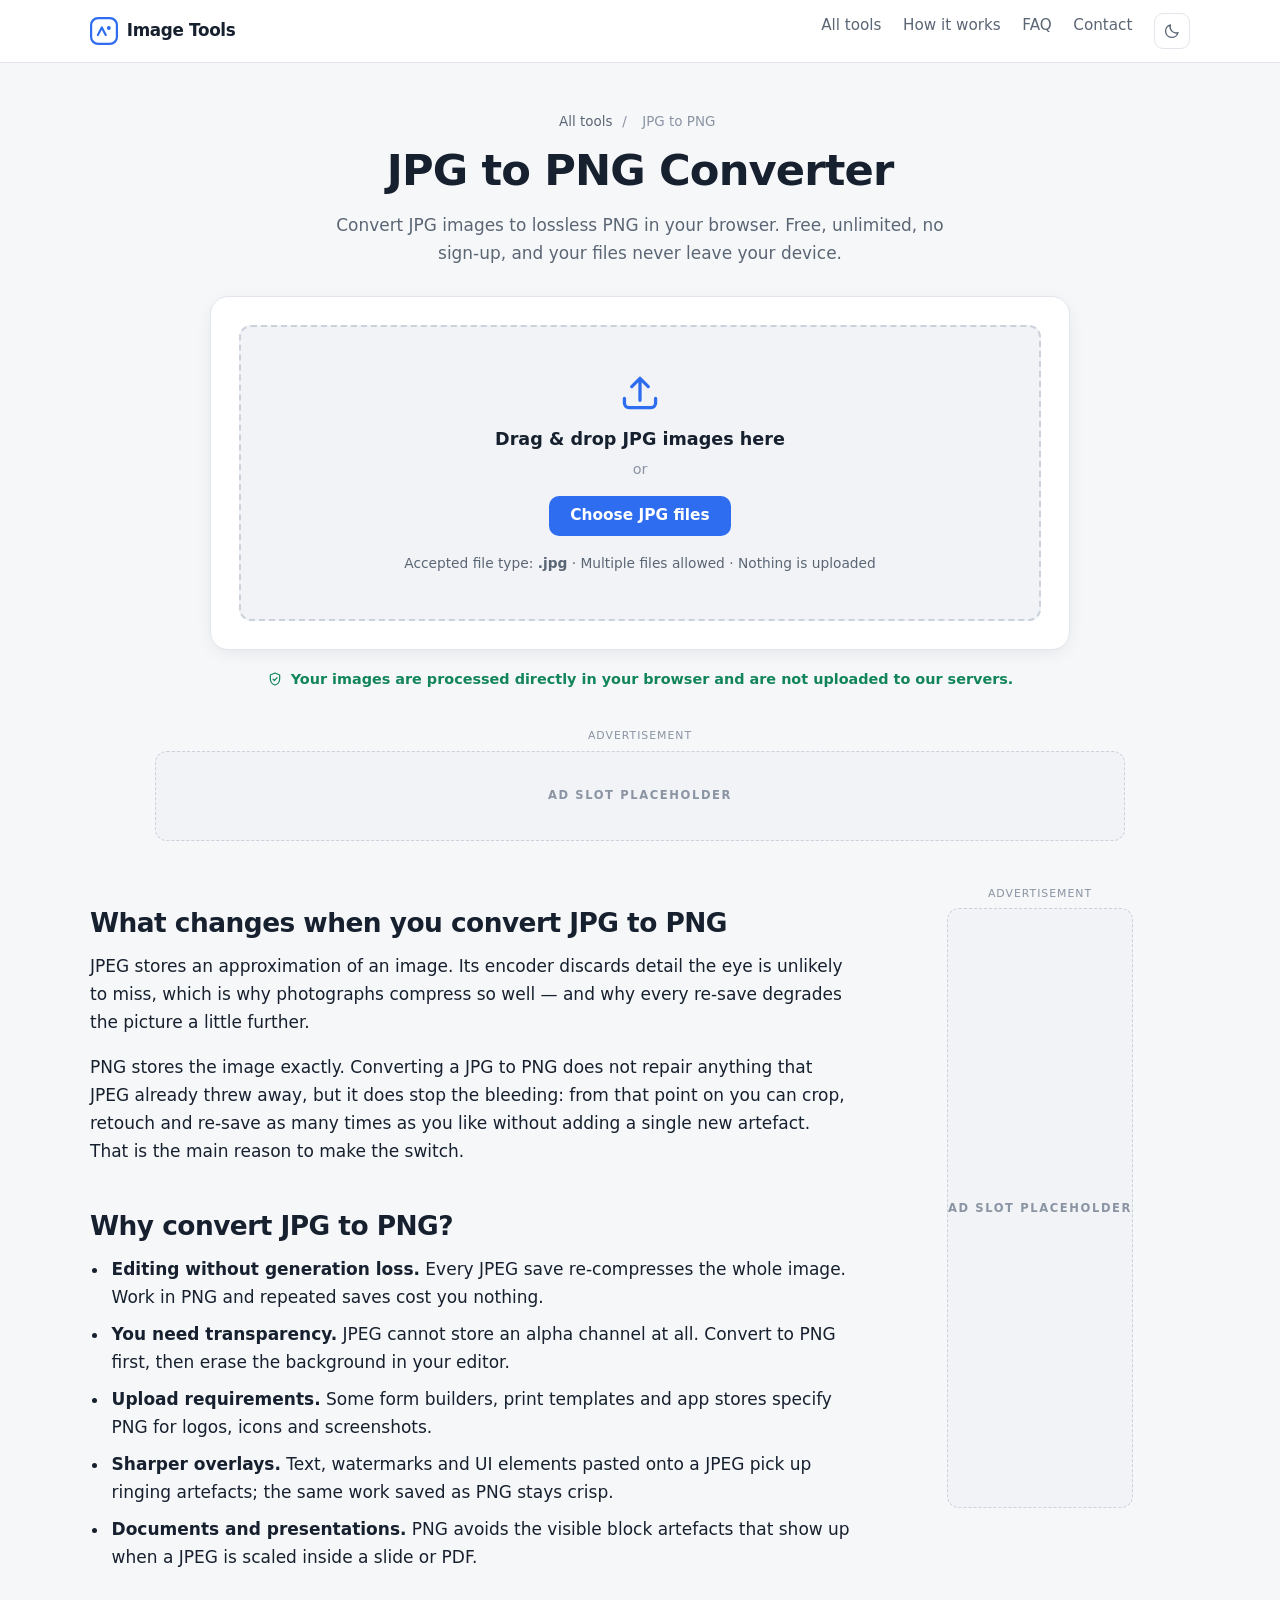
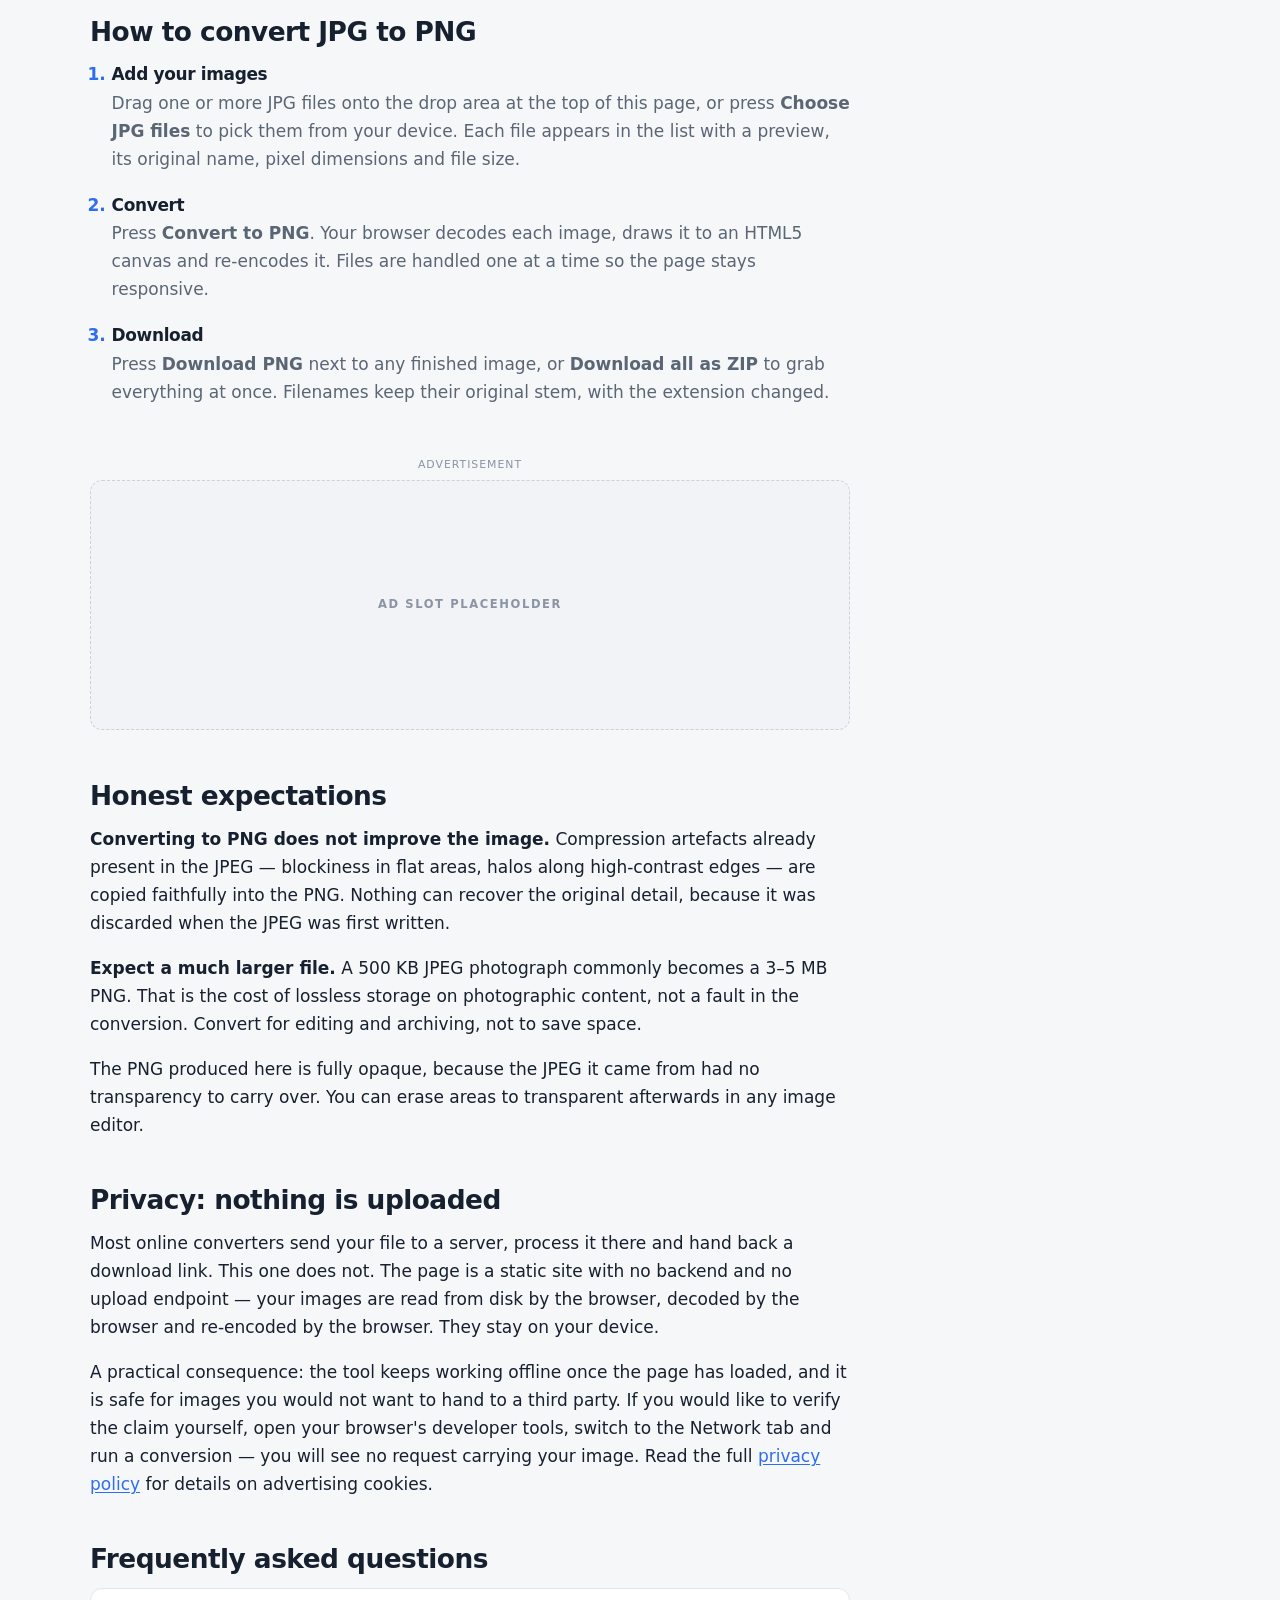
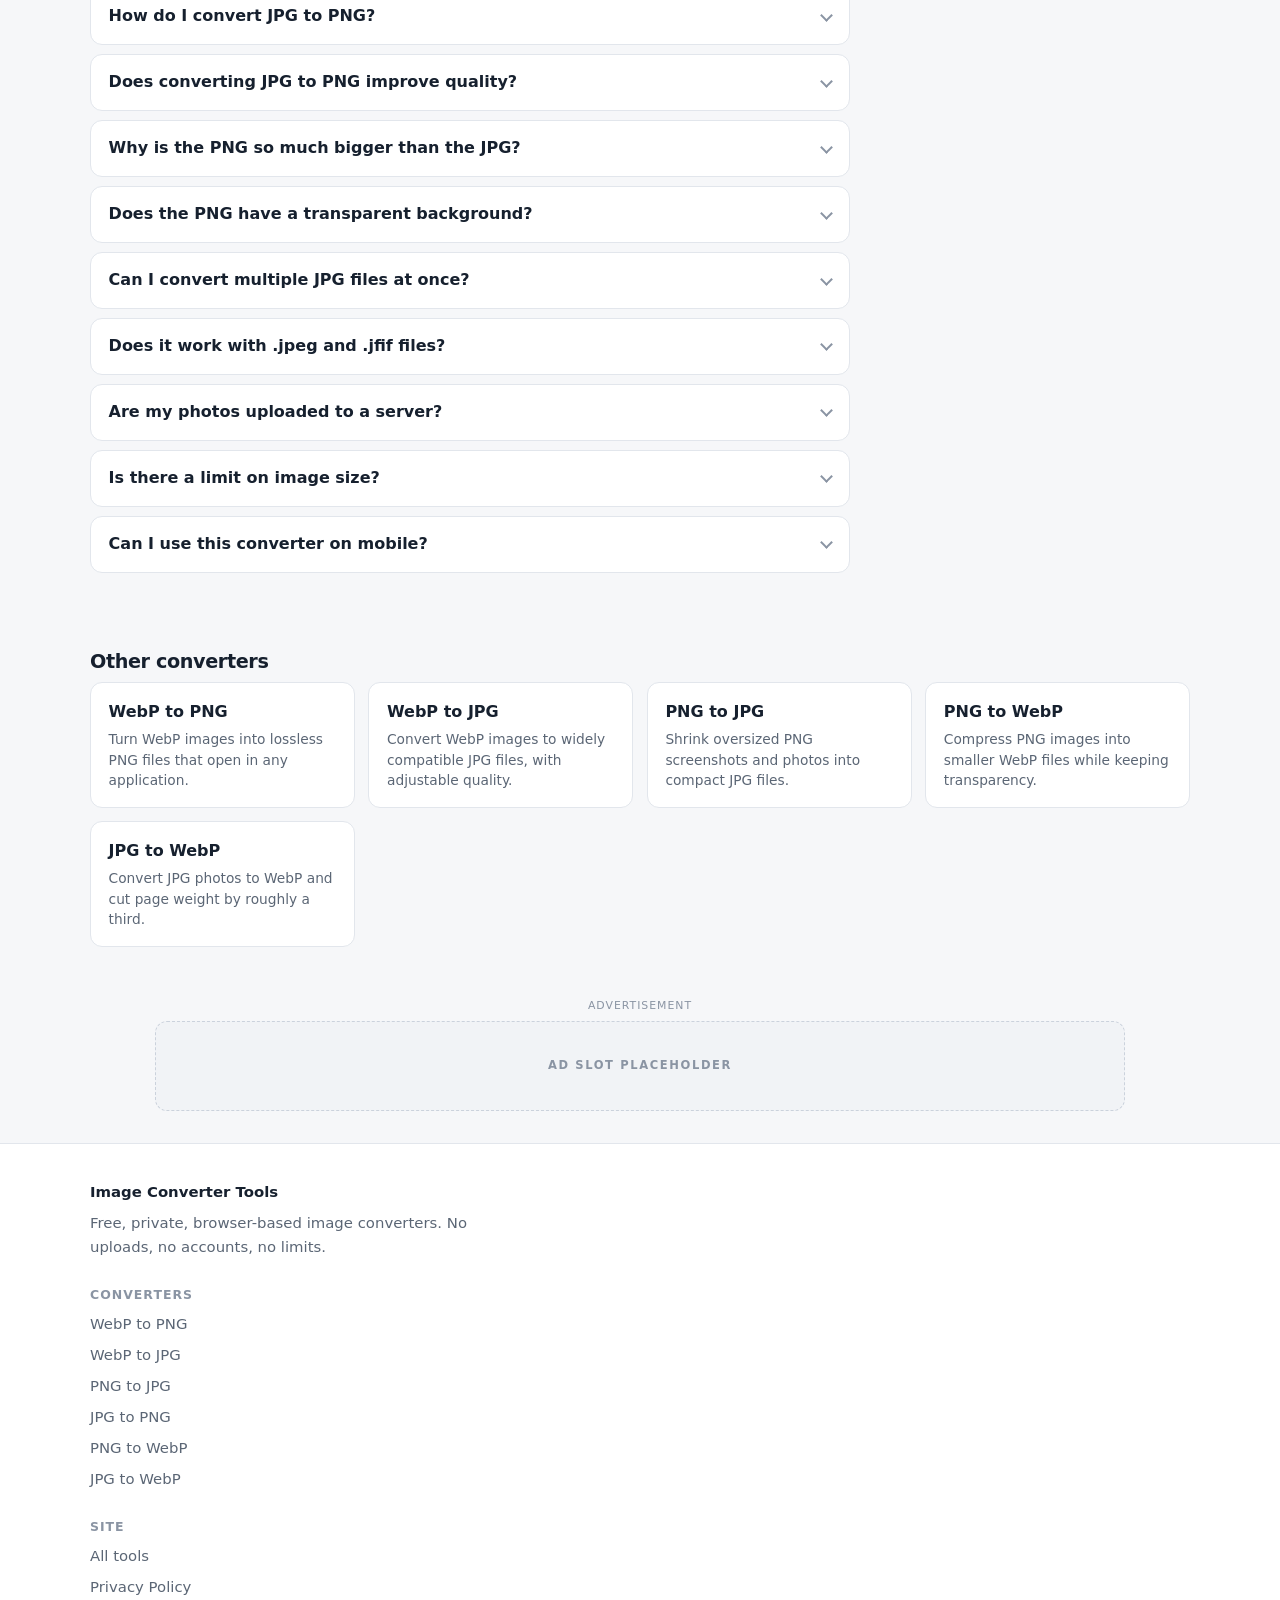
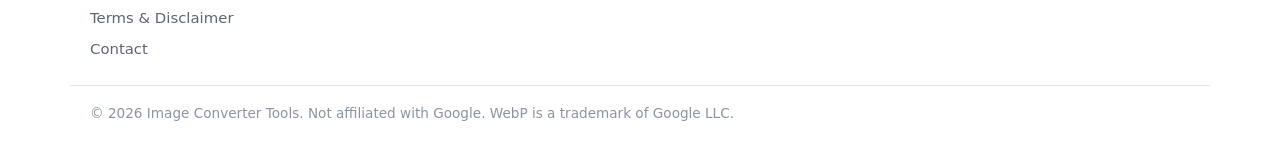
==== jpg-to-png/index.html @ e2fda5b0 "Expand to six converters with a generated page architecture Turns the single WebP-to-PNG page into a" ====
<!DOCTYPE html>
<html lang="en">
<head>
<meta charset="utf-8">
<meta name="viewport" content="width=device-width, initial-scale=1">
<meta name="theme-color" content="#0f172a" media="(prefers-color-scheme: dark)">
<meta name="theme-color" content="#ffffff" media="(prefers-color-scheme: light)">
<script>(function(){try{var t=localStorage.getItem("theme");if(t==="light"||t==="dark")document.documentElement.dataset.theme=t}catch(e){}})();</script>

<!-- ==========================================================================
     SEO METADATA - generated by tools/build.py from tools/content.py.
     Edit the content file and re-run the build rather than editing here.
     ========================================================================== -->
<title>JPG to PNG Converter - Free Online Tool (No Upload)</title>
<meta name="description" content="Convert JPG to PNG online for free. Get a lossless PNG copy for editing, transparency work or upload requirements. Runs in your browser — images are never uploaded.">
<link rel="canonical" href="https://tasmia288.github.io/image-tools/jpg-to-png/">
<meta name="robots" content="index, follow, max-image-preview:large">

<meta property="og:type" content="website">
<meta property="og:site_name" content="Image Converter Tools">
<meta property="og:title" content="JPG to PNG Converter - Free Online Tool (No Upload)">
<meta property="og:description" content="Convert JPG to PNG online for free. Get a lossless PNG copy for editing, transparency work or upload requirements. Runs in your browser — images are never uploaded.">
<meta property="og:url" content="https://tasmia288.github.io/image-tools/jpg-to-png/">
<meta property="og:image" content="https://tasmia288.github.io/image-tools/assets/img/og-jpg-to-png.png">
<meta property="og:image:width" content="1200">
<meta property="og:image:height" content="630">
<meta property="og:locale" content="en_US">

<meta name="twitter:card" content="summary_large_image">
<meta name="twitter:title" content="JPG to PNG Converter - Free Online Tool (No Upload)">
<meta name="twitter:description" content="Convert JPG to PNG online for free. Get a lossless PNG copy for editing, transparency work or upload requirements. Runs in your browser — images are never uploaded.">
<meta name="twitter:image" content="https://tasmia288.github.io/image-tools/assets/img/og-jpg-to-png.png">

<link rel="icon" href="../assets/img/favicon.svg" type="image/svg+xml">
<link rel="apple-touch-icon" href="../assets/img/icon-192.png">
<link rel="manifest" href="../manifest.webmanifest">
<link rel="stylesheet" href="../assets/css/styles.css">

<!-- ==========================================================================
     GOOGLE ADSENSE LOADER
     After your site is approved, paste the single AdSense script tag here:
     <script async src="https://pagead2.googlesyndication.com/pagead/js/adsbygoogle.js?client=ca-pub-XXXXXXXXXXXXXXXX" crossorigin="anonymous"></script>
     Then fill in the individual .ad-slot containers in the page body.

     GOOGLE SEARCH CONSOLE VERIFICATION
     <meta name="google-site-verification" content="YOUR_TOKEN">

     GOOGLE ANALYTICS (optional)
     Paste your gtag.js snippet here. Omitted by default so the page makes
     zero third-party requests out of the box.
     ========================================================================== -->
<script type="application/ld+json">
{
  "@context": "https://schema.org",
  "@graph": [
    {
      "@type": "WebApplication",
      "name": "JPG to PNG Converter",
      "url": "https://tasmia288.github.io/image-tools/jpg-to-png/",
      "applicationCategory": "MultimediaApplication",
      "operatingSystem": "Any modern web browser",
      "browserRequirements": "Requires JavaScript and HTML5 Canvas support",
      "description": "Convert JPG to PNG online for free. Get a lossless PNG copy for editing, transparency work or upload requirements. Runs in your browser — images are never uploaded.",
      "offers": {
        "@type": "Offer",
        "price": "0",
        "priceCurrency": "USD"
      }
    },
    {
      "@type": "HowTo",
      "name": "How to convert JPG to PNG",
      "totalTime": "PT1M",
      "step": [
        {
          "@type": "HowToStep",
          "name": "Add your files",
          "text": "Drag JPG images onto the drop area, or use the Choose JPG files button to pick them from your device."
        },
        {
          "@type": "HowToStep",
          "name": "Convert",
          "text": "Press Convert to PNG. Each image is decoded and re-encoded inside your browser."
        },
        {
          "@type": "HowToStep",
          "name": "Download",
          "text": "Download each PNG individually, or use Download all as ZIP for several images at once."
        }
      ]
    },
    {
      "@type": "BreadcrumbList",
      "itemListElement": [
        {
          "@type": "ListItem",
          "position": 1,
          "name": "All tools",
          "item": "https://tasmia288.github.io/image-tools/"
        },
        {
          "@type": "ListItem",
          "position": 2,
          "name": "JPG to PNG Converter",
          "item": "https://tasmia288.github.io/image-tools/jpg-to-png/"
        }
      ]
    },
    {
      "@type": "FAQPage",
      "mainEntity": [
        {
          "@type": "Question",
          "name": "How do I convert JPG to PNG?",
          "acceptedAnswer": {
            "@type": "Answer",
            "text": "Drop your JPG or JPEG files onto the area at the top of this page, press Convert to PNG, then download the results individually or as a ZIP."
          }
        },
        {
          "@type": "Question",
          "name": "Does converting JPG to PNG improve quality?",
          "acceptedAnswer": {
            "@type": "Answer",
            "text": "No. The conversion is lossless, but it cannot restore detail the JPEG encoder already discarded. Existing artefacts are preserved exactly. What it does give you is a format that will not degrade further with each save."
          }
        },
        {
          "@type": "Question",
          "name": "Why is the PNG so much bigger than the JPG?",
          "acceptedAnswer": {
            "@type": "Answer",
            "text": "PNG is lossless, so it stores every pixel of a noisy photograph exactly, while JPEG stores a compact approximation. Growth of five to ten times is normal for photographic content."
          }
        },
        {
          "@type": "Question",
          "name": "Does the PNG have a transparent background?",
          "acceptedAnswer": {
            "@type": "Answer",
            "text": "No. JPEG has no alpha channel, so there is no transparency to carry across and the result is fully opaque. You can erase parts to transparent afterwards in an image editor."
          }
        },
        {
          "@type": "Question",
          "name": "Can I convert multiple JPG files at once?",
          "acceptedAnswer": {
            "@type": "Answer",
            "text": "Yes. Add as many as you like, convert in one pass, and use Download all as ZIP for a single archive."
          }
        },
        {
          "@type": "Question",
          "name": "Does it work with .jpeg and .jfif files?",
          "acceptedAnswer": {
            "@type": "Answer",
            "text": "Yes. Those are the same format with different extensions, and all of them are accepted."
          }
        },
        {
          "@type": "Question",
          "name": "Are my photos uploaded to a server?",
          "acceptedAnswer": {
            "@type": "Answer",
            "text": "No. Conversion happens entirely in your browser. The site is static, with no backend and no upload endpoint, so your images never leave your device."
          }
        },
        {
          "@type": "Question",
          "name": "Is there a limit on image size?",
          "acceptedAnswer": {
            "@type": "Answer",
            "text": "There is no fixed file-size limit, but conversion is bounded by your device's memory and your browser's maximum canvas size. Images wider or taller than 16,384 pixels may fail — mobile Safari is the strictest here. The tool tells you when an image exceeds what your browser can handle."
          }
        },
        {
          "@type": "Question",
          "name": "Can I use this converter on mobile?",
          "acceptedAnswer": {
            "@type": "Answer",
            "text": "Yes. The page is responsive and works in mobile Chrome, Safari, Firefox and Edge. Very large images may fail on phones because of tighter memory limits."
          }
        }
      ]
    }
  ]
}
</script>
</head>
<body>
<a class="skip-link" href="#main">Skip to the converter</a>

<header class="site-header">
  <div class="wrap header-inner">
    <a class="brand" href="../" aria-label="Image Converter Tools, home">
      <svg class="brand-mark" width="28" height="28" viewBox="0 0 32 32" aria-hidden="true" focusable="false"><rect x="1.25" y="1.25" width="29.5" height="29.5" rx="8" fill="none" stroke="currentColor" stroke-width="2.5"/><path d="M9 20.5 13.5 12l4.5 8.5" fill="none" stroke="currentColor" stroke-width="2.5" stroke-linecap="round" stroke-linejoin="round"/><circle cx="21.5" cy="12.5" r="2.25" fill="currentColor"/></svg>
      <span class="brand-text">Image&nbsp;Tools</span>
    </a>
    <nav class="site-nav" aria-label="Primary">
      <a href="../">All tools</a>
      <a href="#how-to">How it works</a>
      <a href="#faq">FAQ</a>
      <a href="../contact.html">Contact</a>
      <button type="button" class="theme-toggle" id="theme-toggle" aria-label="Switch colour theme"><svg class="icon-sun" width="18" height="18" viewBox="0 0 24 24" aria-hidden="true" focusable="false"><circle cx="12" cy="12" r="4.2" fill="none" stroke="currentColor" stroke-width="1.8"/><path d="M12 2.5v2.2M12 19.3v2.2M2.5 12h2.2M19.3 12h2.2M5.2 5.2l1.6 1.6M17.2 17.2l1.6 1.6M18.8 5.2l-1.6 1.6M6.8 17.2l-1.6 1.6" stroke="currentColor" stroke-width="1.8" stroke-linecap="round"/></svg><svg class="icon-moon" width="18" height="18" viewBox="0 0 24 24" aria-hidden="true" focusable="false"><path d="M20 14.2A8.2 8.2 0 0 1 9.8 4a8.4 8.4 0 1 0 10.2 10.2z" fill="none" stroke="currentColor" stroke-width="1.8" stroke-linejoin="round"/></svg></button>
    </nav>
  </div>
</header>

<main id="main">

  <!-- ===================== CONVERTER (the product) ===================== -->
  <section class="hero" id="converter" aria-labelledby="page-title">
    <div class="wrap">
      <nav class="crumbs" aria-label="Breadcrumb">
        <a href="../">All tools</a> <span aria-hidden="true">/</span> <span aria-current="page">JPG to PNG</span>
      </nav>
      <h1 id="page-title">JPG to PNG Converter</h1>
      <p class="lede">Convert JPG images to lossless PNG in your browser. Free, unlimited, no sign-up, and your files never leave your device.</p>

      <div class="tool-card">
        <!-- Drop zone. The visible button is a real <label> for the file input,
             so keyboard and screen-reader users get the same entry point. -->
        <div class="dropzone" id="dropzone">
          <svg class="dropzone-icon" width="44" height="44" viewBox="0 0 24 24" aria-hidden="true" focusable="false">
            <path d="M12 16V4m0 0L7.5 8.5M12 4l4.5 4.5" fill="none" stroke="currentColor" stroke-width="1.8" stroke-linecap="round" stroke-linejoin="round"/>
            <path d="M3.5 15v2.5A2.5 2.5 0 0 0 6 20h12a2.5 2.5 0 0 0 2.5-2.5V15" fill="none" stroke="currentColor" stroke-width="1.8" stroke-linecap="round"/>
          </svg>
          <p class="dropzone-title">Drag &amp; drop JPG images here</p>
          <p class="dropzone-sub">or</p>

          <input type="file" id="file-input" class="visually-hidden" multiple aria-describedby="file-help">
          <label class="btn btn-primary" for="file-input">Choose JPG files</label>

          <p class="dropzone-hint" id="file-help">
            Accepted file type: <strong>.jpg</strong> &middot; Multiple files allowed &middot; Nothing is uploaded
          </p>
        </div>


        <!-- Live region: every status change is announced once, politely. -->
        <p class="status" id="status" role="status" aria-live="polite"></p>

        <div class="progress" id="progress" hidden>
          <div class="progress-bar" id="progress-bar" role="progressbar"
               aria-label="Conversion progress" aria-valuemin="0" aria-valuemax="100" aria-valuenow="0"></div>
        </div>

        <ul class="file-list" id="file-list" aria-label="Selected images"></ul>

        <div class="toolbar" id="toolbar" hidden>
          <button type="button" class="btn btn-primary" id="convert-btn">Convert to PNG</button>
          <button type="button" class="btn btn-secondary" id="download-all-btn" hidden>Download all as ZIP</button>
          <button type="button" class="btn btn-ghost" id="clear-btn">Clear all</button>
        </div>
      </div>

      <p class="privacy-note">
        <svg width="16" height="16" viewBox="0 0 24 24" aria-hidden="true" focusable="false">
          <path d="M12 3l7 3v5.5c0 4.3-2.9 8.2-7 9.5-4.1-1.3-7-5.2-7-9.5V6l7-3z" fill="none" stroke="currentColor" stroke-width="1.8" stroke-linejoin="round"/>
          <path d="M9 12.2l2.1 2.1L15.2 10" fill="none" stroke="currentColor" stroke-width="1.8" stroke-linecap="round" stroke-linejoin="round"/>
        </svg>
        Your images are processed directly in your browser and are not uploaded to our servers.
      </p>

      <noscript>
        <p class="alert">This converter needs JavaScript, because the conversion runs on your own device rather than on a server. Please enable JavaScript to use the tool.</p>
      </noscript>
    </div>
  </section>

  <!-- =========================================================================
       AD SLOT 1 (leaderboard) - replace the placeholder div with your AdSense unit:
         <ins class="adsbygoogle" style="display:block"
              data-ad-client="ca-pub-XXXXXXXXXXXXXXXX" data-ad-slot="XXXXXXXXXX"
              data-ad-format="auto" data-full-width-responsive="true"></ins>
         <script>(adsbygoogle = window.adsbygoogle || []).push({});</script>
       Keep the <aside> wrapper: it reserves height so the page cannot shift.
       ========================================================================= -->
  <aside class="ad-slot ad-slot--leaderboard wrap" aria-label="Advertisement">
    <div class="ad-container">AD SLOT PLACEHOLDER</div>
  </aside>

  <div class="wrap content-grid">
    <div class="content-main">

      <section class="section" id="about" aria-labelledby="about-h">
        <h2 id="about-h">What changes when you convert JPG to PNG</h2>
        <p>JPEG stores an approximation of an image. Its encoder discards detail the eye is unlikely to miss, which is why photographs compress so well — and why every re-save degrades the picture a little further.</p>
        <p>PNG stores the image exactly. Converting a JPG to PNG does not repair anything that JPEG already threw away, but it does stop the bleeding: from that point on you can crop, retouch and re-save as many times as you like without adding a single new artefact. That is the main reason to make the switch.</p>
      </section>

      <section class="section" id="why" aria-labelledby="why-h">
        <h2 id="why-h">Why convert JPG to PNG?</h2>
        <ul class="reason-list">
          <li><strong>Editing without generation loss.</strong> Every JPEG save re-compresses the whole image. Work in PNG and repeated saves cost you nothing.</li>
          <li><strong>You need transparency.</strong> JPEG cannot store an alpha channel at all. Convert to PNG first, then erase the background in your editor.</li>
          <li><strong>Upload requirements.</strong> Some form builders, print templates and app stores specify PNG for logos, icons and screenshots.</li>
          <li><strong>Sharper overlays.</strong> Text, watermarks and UI elements pasted onto a JPEG pick up ringing artefacts; the same work saved as PNG stays crisp.</li>
          <li><strong>Documents and presentations.</strong> PNG avoids the visible block artefacts that show up when a JPEG is scaled inside a slide or PDF.</li>
        </ul>
      </section>

      <section class="section" id="how-to" aria-labelledby="how-to-h">
        <h2 id="how-to-h">How to convert JPG to PNG</h2>
        <ol class="steps">
          <li>
            <h3>Add your images</h3>
            <p>Drag one or more JPG files onto the drop area at the top of this page, or press <strong>Choose JPG files</strong> to pick them from your device. Each file appears in the list with a preview, its original name, pixel dimensions and file size.</p>
          </li>
          <li>
            <h3>Convert</h3>
            <p>Press <strong>Convert to PNG</strong>. Your browser decodes each image, draws it to an HTML5 canvas and re-encodes it. Files are handled one at a time so the page stays responsive.</p>
          </li>
          <li>
            <h3>Download</h3>
            <p>Press <strong>Download PNG</strong> next to any finished image, or <strong>Download all as ZIP</strong> to grab everything at once. Filenames keep their original stem, with the extension changed.</p>
          </li>
        </ol>
      </section>

  <!-- =========================================================================
       AD SLOT 2 (incontent) - replace the placeholder div with your AdSense unit:
         <ins class="adsbygoogle" style="display:block"
              data-ad-client="ca-pub-XXXXXXXXXXXXXXXX" data-ad-slot="XXXXXXXXXX"
              data-ad-format="auto" data-full-width-responsive="true"></ins>
         <script>(adsbygoogle = window.adsbygoogle || []).push({});</script>
       Keep the <aside> wrapper: it reserves height so the page cannot shift.
       ========================================================================= -->
  <aside class="ad-slot ad-slot--incontent" aria-label="Advertisement">
    <div class="ad-container">AD SLOT PLACEHOLDER</div>
  </aside>

      <!-- id is "image-quality", not "quality": the quality slider owns that id. -->
      <section class="section" id="image-quality" aria-labelledby="image-quality-h">
        <h2 id="image-quality-h">Honest expectations</h2>
        <p><strong>Converting to PNG does not improve the image.</strong> Compression artefacts already present in the JPEG — blockiness in flat areas, halos along high-contrast edges — are copied faithfully into the PNG. Nothing can recover the original detail, because it was discarded when the JPEG was first written.</p>
        <p><strong>Expect a much larger file.</strong> A 500 KB JPEG photograph commonly becomes a 3–5 MB PNG. That is the cost of lossless storage on photographic content, not a fault in the conversion. Convert for editing and archiving, not to save space.</p>
        <p>The PNG produced here is fully opaque, because the JPEG it came from had no transparency to carry over. You can erase areas to transparent afterwards in any image editor.</p>
      </section>

      <section class="section" id="privacy-section" aria-labelledby="privacy-h">
        <h2 id="privacy-h">Privacy: nothing is uploaded</h2>
        <p>
          Most online converters send your file to a server, process it there and hand back a download
          link. This one does not. The page is a static site with no backend and no upload endpoint —
          your images are read from disk by the browser, decoded by the browser and re-encoded by the
          browser. They stay on your device.
        </p>
        <p>
          A practical consequence: the tool keeps working offline once the page has loaded, and it is
          safe for images you would not want to hand to a third party. If you would like to verify the
          claim yourself, open your browser's developer tools, switch to the Network tab and run a
          conversion — you will see no request carrying your image. Read the full
          <a href="../privacy.html">privacy policy</a> for details on advertising cookies.
        </p>
      </section>

      <section class="section" id="faq" aria-labelledby="faq-h">
        <h2 id="faq-h">Frequently asked questions</h2>
        <div class="faq">
          <details>
            <summary>How do I convert JPG to PNG?</summary>
            <p>Drop your JPG or JPEG files onto the area at the top of this page, press Convert to PNG, then download the results individually or as a ZIP.</p>
          </details>
          <details>
            <summary>Does converting JPG to PNG improve quality?</summary>
            <p>No. The conversion is lossless, but it cannot restore detail the JPEG encoder already discarded. Existing artefacts are preserved exactly. What it does give you is a format that will not degrade further with each save.</p>
          </details>
          <details>
            <summary>Why is the PNG so much bigger than the JPG?</summary>
            <p>PNG is lossless, so it stores every pixel of a noisy photograph exactly, while JPEG stores a compact approximation. Growth of five to ten times is normal for photographic content.</p>
          </details>
          <details>
            <summary>Does the PNG have a transparent background?</summary>
            <p>No. JPEG has no alpha channel, so there is no transparency to carry across and the result is fully opaque. You can erase parts to transparent afterwards in an image editor.</p>
          </details>
          <details>
            <summary>Can I convert multiple JPG files at once?</summary>
            <p>Yes. Add as many as you like, convert in one pass, and use Download all as ZIP for a single archive.</p>
          </details>
          <details>
            <summary>Does it work with .jpeg and .jfif files?</summary>
            <p>Yes. Those are the same format with different extensions, and all of them are accepted.</p>
          </details>
          <details>
            <summary>Are my photos uploaded to a server?</summary>
            <p>No. Conversion happens entirely in your browser. The site is static, with no backend and no upload endpoint, so your images never leave your device.</p>
          </details>
          <details>
            <summary>Is there a limit on image size?</summary>
            <p>There is no fixed file-size limit, but conversion is bounded by your device&#x27;s memory and your browser&#x27;s maximum canvas size. Images wider or taller than 16,384 pixels may fail — mobile Safari is the strictest here. The tool tells you when an image exceeds what your browser can handle.</p>
          </details>
          <details>
            <summary>Can I use this converter on mobile?</summary>
            <p>Yes. The page is responsive and works in mobile Chrome, Safari, Firefox and Edge. Very large images may fail on phones because of tighter memory limits.</p>
          </details>
        </div>
      </section>

    </div>

  <!-- =========================================================================
       AD SLOT 3 (rail) - replace the placeholder div with your AdSense unit:
         <ins class="adsbygoogle" style="display:block"
              data-ad-client="ca-pub-XXXXXXXXXXXXXXXX" data-ad-slot="XXXXXXXXXX"
              data-ad-format="auto" data-full-width-responsive="true"></ins>
         <script>(adsbygoogle = window.adsbygoogle || []).push({});</script>
       Keep the <aside> wrapper: it reserves height so the page cannot shift.
       ========================================================================= -->
    <aside class="ad-slot ad-slot--rail" aria-label="Advertisement">
      <div class="ad-container">AD SLOT PLACEHOLDER</div>
  </aside>
  </div>

  <section class="wrap related" aria-labelledby="related-h">
    <h2 id="related-h">Other converters</h2>
      <ul class="tool-grid">
        <li><a href="../webp-to-png/">
          <span class="tool-name">WebP to PNG</span>
          <span class="tool-desc">Turn WebP images into lossless PNG files that open in any application.</span>
        </a></li>
        <li><a href="../webp-to-jpg/">
          <span class="tool-name">WebP to JPG</span>
          <span class="tool-desc">Convert WebP images to widely compatible JPG files, with adjustable quality.</span>
        </a></li>
        <li><a href="../png-to-jpg/">
          <span class="tool-name">PNG to JPG</span>
          <span class="tool-desc">Shrink oversized PNG screenshots and photos into compact JPG files.</span>
        </a></li>
        <li><a href="../png-to-webp/">
          <span class="tool-name">PNG to WebP</span>
          <span class="tool-desc">Compress PNG images into smaller WebP files while keeping transparency.</span>
        </a></li>
        <li><a href="../jpg-to-webp/">
          <span class="tool-name">JPG to WebP</span>
          <span class="tool-desc">Convert JPG photos to WebP and cut page weight by roughly a third.</span>
        </a></li>
      </ul>
  </section>

  <!-- =========================================================================
       AD SLOT 4 (leaderboard) - replace the placeholder div with your AdSense unit:
         <ins class="adsbygoogle" style="display:block"
              data-ad-client="ca-pub-XXXXXXXXXXXXXXXX" data-ad-slot="XXXXXXXXXX"
              data-ad-format="auto" data-full-width-responsive="true"></ins>
         <script>(adsbygoogle = window.adsbygoogle || []).push({});</script>
       Keep the <aside> wrapper: it reserves height so the page cannot shift.
       ========================================================================= -->
  <aside class="ad-slot ad-slot--leaderboard wrap" aria-label="Advertisement">
    <div class="ad-container">AD SLOT PLACEHOLDER</div>
  </aside>

</main>

<footer class="site-footer">
  <div class="wrap footer-inner">
    <div class="footer-brand">
      <strong>Image Converter Tools</strong>
      <p>Free, private, browser-based image converters. No uploads, no accounts, no limits.</p>
    </div>
    <nav class="footer-nav" aria-label="Converters">
      <h2 class="footer-heading">Converters</h2>
      <ul>
        <li><a href="../webp-to-png/">WebP to PNG</a></li>
        <li><a href="../webp-to-jpg/">WebP to JPG</a></li>
        <li><a href="../png-to-jpg/">PNG to JPG</a></li>
        <li><a href="../jpg-to-png/">JPG to PNG</a></li>
        <li><a href="../png-to-webp/">PNG to WebP</a></li>
        <li><a href="../jpg-to-webp/">JPG to WebP</a></li>
      </ul>
    </nav>
    <nav class="footer-nav" aria-label="Legal">
      <h2 class="footer-heading">Site</h2>
      <ul>
        <li><a href="../">All tools</a></li>
        <li><a href="../privacy.html">Privacy Policy</a></li>
        <li><a href="../terms.html">Terms &amp; Disclaimer</a></li>
        <li><a href="../contact.html">Contact</a></li>
      </ul>
    </nav>
  </div>
  <div class="wrap footer-bottom">
    <p>&copy; <span id="year">2026</span> Image Converter Tools. Not affiliated with Google. WebP is a trademark of Google LLC.</p>
  </div>
</footer>

<script src="../assets/js/theme.js" defer></script>
<script type="application/json" id="tool-config">{"source": "jpeg", "target": "png"}</script>
<script type="module" src="../assets/js/app.js"></script>
</body>
</html>
---- assets/css/styles.css ----
/* ==========================================================================
   WebP to PNG Converter - single stylesheet
   Order: tokens -> reset -> layout -> header -> converter -> content -> ads
          -> footer -> responsive
   No external fonts or CSS frameworks: the page renders on first paint.
   ========================================================================== */

/* ---------- Design tokens ---------- */
:root {
  --bg:            #f6f7f9;
  --surface:       #ffffff;
  --surface-alt:   #f1f3f6;
  --border:        #e2e6ec;
  --border-strong: #cbd2dc;
  --text:          #16202e;
  --text-muted:    #5b6675;
  --text-faint:    #8a94a3;
  --accent:        #2f6df0;
  --accent-hover:  #2559cc;
  --accent-soft:   #eaf1fe;
  --success:       #12855b;
  --success-soft:  #e6f5ef;
  --danger:        #c2321f;
  --danger-soft:   #fdecea;

  --radius:    12px;
  --radius-lg: 18px;
  --shadow-sm: 0 1px 2px rgba(16, 24, 40, .05);
  --shadow-md: 0 4px 20px -6px rgba(16, 24, 40, .12);

  --wrap:   1140px;
  --gutter: 20px;

  --font: system-ui, -apple-system, "Segoe UI", Roboto, "Helvetica Neue", Arial, sans-serif;
  --mono: ui-monospace, SFMono-Regular, Menlo, Consolas, monospace;
}

/* Dark palette. Declared twice on purpose: once for the OS preference (unless
   the visitor has explicitly chosen light) and once for an explicit choice, so
   the toggle can override the system in both directions. */
@media (prefers-color-scheme: dark) {
  :root:not([data-theme="light"]) {
    --bg:            #0e131b;
    --surface:       #161d27;
    --surface-alt:   #1c2531;
    --border:        #28313d;
    --border-strong: #3a4553;
    --text:          #e8ecf2;
    --text-muted:    #a3adbb;
    --text-faint:    #7c8797;
    --accent:        #6d9bff;
    --accent-hover:  #8bb0ff;
    --accent-soft:   #1b2740;
    --success:       #4ecfa0;
    --success-soft:  #142a23;
    --danger:        #ff8f7e;
    --danger-soft:   #33191a;
    --shadow-md:     0 4px 20px -6px rgba(0, 0, 0, .5);
  }
}

:root[data-theme="dark"] {
  --bg:            #0e131b;
  --surface:       #161d27;
  --surface-alt:   #1c2531;
  --border:        #28313d;
  --border-strong: #3a4553;
  --text:          #e8ecf2;
  --text-muted:    #a3adbb;
  --text-faint:    #7c8797;
  --accent:        #6d9bff;
  --accent-hover:  #8bb0ff;
  --accent-soft:   #1b2740;
  --success:       #4ecfa0;
  --success-soft:  #142a23;
  --danger:        #ff8f7e;
  --danger-soft:   #33191a;
  --shadow-md:     0 4px 20px -6px rgba(0, 0, 0, .5);
}

/* ---------- Reset ---------- */
*, *::before, *::after { box-sizing: border-box; }
/* Components below set display:flex/grid, which would otherwise beat the UA
   rule for [hidden] and leave "hidden" elements on screen. */
[hidden] { display: none !important; }
html { -webkit-text-size-adjust: 100%; scroll-behavior: smooth; }
@media (prefers-reduced-motion: reduce) {
  html { scroll-behavior: auto; }
  *, *::before, *::after { animation-duration: .001ms !important; transition-duration: .001ms !important; }
}
body {
  margin: 0;
  font-family: var(--font);
  font-size: 17px;
  line-height: 1.65;
  color: var(--text);
  background: var(--bg);
  -webkit-font-smoothing: antialiased;
}
img, svg { max-width: 100%; }
h1, h2, h3 { line-height: 1.2; margin: 0 0 .5em; letter-spacing: -.02em; font-weight: 650; }
h1 { font-size: clamp(1.9rem, 1.3rem + 2.4vw, 2.7rem); }
h2 { font-size: clamp(1.35rem, 1.1rem + 1vw, 1.65rem); }
h3 { font-size: 1.06rem; font-weight: 640; }
p  { margin: 0 0 1em; }
code { font-family: var(--mono); font-size: .88em; background: var(--surface-alt); padding: .12em .38em; border-radius: 5px; }
a { color: var(--accent); text-underline-offset: 2px; }
a:hover { color: var(--accent-hover); }

/* Focus: always visible, never removed. */
:focus-visible {
  outline: 3px solid var(--accent);
  outline-offset: 2px;
  border-radius: 4px;
}

.visually-hidden {
  position: absolute; width: 1px; height: 1px; padding: 0; margin: -1px;
  overflow: hidden; clip: rect(0 0 0 0); clip-path: inset(50%); white-space: nowrap;
}

.skip-link {
  position: absolute; left: 50%; top: 0; transform: translate(-50%, -120%);
  z-index: 100; background: var(--accent); color: #fff; font-weight: 600;
  padding: .7rem 1.2rem; border-radius: 0 0 10px 10px; text-decoration: none;
}
.skip-link:focus { transform: translate(-50%, 0); color: #fff; }

/* ---------- Layout ---------- */
.wrap { width: 100%; max-width: var(--wrap); margin-inline: auto; padding-inline: var(--gutter); }

/* ---------- Header ---------- */
.site-header {
  background: var(--surface);
  border-bottom: 1px solid var(--border);
}
.header-inner {
  display: flex; align-items: center; justify-content: space-between;
  gap: 1rem; min-height: 62px;
}
.brand {
  display: inline-flex; align-items: center; gap: .55rem;
  color: var(--text); text-decoration: none; font-weight: 680; font-size: 1.05rem;
  letter-spacing: -.02em;
}
.brand-mark { color: var(--accent); flex: none; }
.site-nav { display: flex; gap: 1.35rem; font-size: .95rem; }
.site-nav a { color: var(--text-muted); text-decoration: none; font-weight: 500; }
.site-nav a:hover { color: var(--text); text-decoration: underline; }

/* ---------- Hero + converter ---------- */
.hero { padding: clamp(1.75rem, 1rem + 3vw, 3rem) 0 .5rem; text-align: center; }
.crumbs { font-size: .84rem; color: var(--text-faint); margin-bottom: .75rem; }
.crumbs a { color: var(--text-muted); text-decoration: none; }
.crumbs a:hover { color: var(--accent); text-decoration: underline; }
.crumbs span { margin: 0 .35rem; }
.hub-grid { max-width: 900px; margin: 0 auto; text-align: left; }
.hero h1 { margin-bottom: .35em; }
.lede {
  max-width: 60ch; margin: 0 auto 1.75rem;
  font-size: 1.06rem; color: var(--text-muted);
}

.tool-card {
  max-width: 860px; margin: 0 auto;
  background: var(--surface);
  border: 1px solid var(--border);
  border-radius: var(--radius-lg);
  box-shadow: var(--shadow-md);
  padding: clamp(1rem, .5rem + 2vw, 1.75rem);
  text-align: left;
}

.dropzone {
  border: 2px dashed var(--border-strong);
  border-radius: var(--radius);
  background: var(--surface-alt);
  padding: clamp(1.5rem, 1rem + 3vw, 2.75rem) 1.25rem;
  text-align: center;
  transition: border-color .15s ease, background-color .15s ease;
}
.dropzone.is-dragover {
  border-color: var(--accent);
  background: var(--accent-soft);
}
.dropzone-icon { color: var(--accent); display: block; margin: 0 auto .6rem; }
.dropzone-title { font-size: 1.1rem; font-weight: 620; margin-bottom: .3rem; }
.dropzone-sub { color: var(--text-faint); font-size: .9rem; margin-bottom: .85rem; }
.dropzone-hint { margin: 1rem 0 0; font-size: .86rem; color: var(--text-muted); }

/* ---------- Buttons ---------- */
.btn {
  display: inline-flex; align-items: center; justify-content: center; gap: .45rem;
  font: inherit; font-weight: 600; font-size: .96rem; line-height: 1;
  padding: .72rem 1.3rem; border-radius: 10px; border: 1px solid transparent;
  cursor: pointer; text-decoration: none; white-space: nowrap;
  transition: background-color .15s ease, border-color .15s ease, color .15s ease;
}
.btn-primary { background: var(--accent); color: #fff; }
.btn-primary:hover { background: var(--accent-hover); color: #fff; }
.btn-secondary { background: var(--surface); color: var(--text); border-color: var(--border-strong); }
.btn-secondary:hover { background: var(--surface-alt); color: var(--text); }
.btn-ghost { background: transparent; color: var(--text-muted); }
.btn-ghost:hover { background: var(--surface-alt); color: var(--text); }
.btn-sm { padding: .5rem .85rem; font-size: .87rem; border-radius: 8px; }
.btn:disabled, .btn[aria-disabled="true"] { opacity: .55; cursor: not-allowed; }

/* ---------- Theme toggle ---------- */
.theme-toggle {
  display: inline-grid; place-items: center;
  width: 36px; height: 36px; padding: 0; flex: none;
  border-radius: 9px; border: 1px solid var(--border);
  background: transparent; color: var(--text-muted); cursor: pointer;
}
.theme-toggle:hover { background: var(--surface-alt); color: var(--text); }
.theme-toggle .icon-sun { display: none; }
:root[data-theme="dark"] .theme-toggle .icon-sun,
:root:not([data-theme="light"]) .theme-toggle .icon-sun { display: block; }
:root[data-theme="dark"] .theme-toggle .icon-moon,
:root:not([data-theme="light"]) .theme-toggle .icon-moon { display: none; }
@media (prefers-color-scheme: light) {
  :root:not([data-theme="dark"]) .theme-toggle .icon-sun { display: none; }
  :root:not([data-theme="dark"]) .theme-toggle .icon-moon { display: block; }
}
:root[data-theme="light"] .theme-toggle .icon-sun { display: none; }
:root[data-theme="light"] .theme-toggle .icon-moon { display: block; }

/* ---------- Conversion options ---------- */
.options {
  display: flex; flex-wrap: wrap; gap: 1.25rem 2rem; align-items: center;
  margin-top: 1.15rem; padding: .9rem 1rem;
  border: 1px solid var(--border); border-radius: var(--radius);
  background: var(--surface-alt);
}
.option { display: flex; align-items: center; gap: .6rem; font-size: .9rem; }
.option label { color: var(--text-muted); font-weight: 550; }
.option input[type="range"] { width: 150px; accent-color: var(--accent); }
.option input[type="color"] {
  width: 34px; height: 30px; padding: 0; cursor: pointer;
  border: 1px solid var(--border-strong); border-radius: 7px; background: none;
}
.option output { font-variant-numeric: tabular-nums; font-weight: 620; min-width: 3.2em; }
.option-hint { font-size: .82rem; color: var(--text-faint); }

/* ---------- Status + progress ---------- */
.status { margin: 1rem 0 0; font-size: .93rem; color: var(--text-muted); min-height: 1.5em; }
.status:empty { margin: 0; min-height: 0; }
.status.is-error { color: var(--danger); font-weight: 550; }
.status.is-done  { color: var(--success); font-weight: 550; }

.progress {
  margin-top: .6rem; height: 6px; border-radius: 99px;
  background: var(--surface-alt); overflow: hidden;
}
.progress-bar {
  height: 100%; width: 0%; background: var(--accent);
  border-radius: 99px; transition: width .2s ease;
}

/* ---------- File list ---------- */
.file-list { list-style: none; margin: 1.15rem 0 0; padding: 0; display: grid; gap: .7rem; }
.file-list:empty { margin: 0; }

.file-item {
  display: grid;
  grid-template-columns: 64px minmax(0, 1fr) auto;
  gap: .9rem; align-items: center;
  padding: .7rem; border: 1px solid var(--border);
  border-radius: var(--radius); background: var(--surface);
}
.file-item.is-error { border-color: var(--danger); background: var(--danger-soft); }

.thumb {
  width: 64px; height: 64px; border-radius: 8px; overflow: hidden;
  background:
    linear-gradient(45deg, var(--surface-alt) 25%, transparent 25%, transparent 75%, var(--surface-alt) 75%) 0 0/16px 16px,
    linear-gradient(45deg, var(--surface-alt) 25%, transparent 25%, transparent 75%, var(--surface-alt) 75%) 8px 8px/16px 16px,
    var(--surface);
  border: 1px solid var(--border);
  display: grid; place-items: center; flex: none;
}
.thumb img { width: 100%; height: 100%; object-fit: contain; display: block; }
.thumb-fallback { color: var(--text-faint); font-size: .68rem; font-weight: 600; letter-spacing: .04em; }

.file-meta { min-width: 0; }
.file-name {
  font-weight: 600; font-size: .95rem; margin: 0 0 .15rem;
  overflow: hidden; text-overflow: ellipsis; white-space: nowrap;
}
.file-sub { margin: 0; font-size: .83rem; color: var(--text-muted); }
.file-sub .sep { opacity: .5; margin: 0 .35rem; }
.file-state { font-weight: 600; }
.file-state.is-done  { color: var(--success); }
.file-state.is-error { color: var(--danger); }
.file-actions { display: flex; align-items: center; gap: .4rem; flex-wrap: wrap; justify-content: flex-end; }

.icon-btn {
  width: 34px; height: 34px; display: grid; place-items: center;
  border-radius: 8px; border: 1px solid var(--border-strong);
  background: var(--surface); color: var(--text-muted);
  cursor: pointer; padding: 0; flex: none;
}
.icon-btn:hover { background: var(--surface-alt); color: var(--danger); border-color: var(--danger); }

.toolbar {
  display: flex; flex-wrap: wrap; gap: .6rem; align-items: center;
  margin-top: 1.15rem; padding-top: 1.15rem; border-top: 1px solid var(--border);
}
.toolbar .btn-ghost { margin-left: auto; }

.privacy-note {
  display: flex; align-items: center; justify-content: center; gap: .5rem;
  max-width: 860px; margin: 1.1rem auto 0;
  font-size: .9rem; color: var(--success); font-weight: 550; text-align: left;
}
.privacy-note svg { flex: none; }

.alert {
  max-width: 860px; margin: 1rem auto 0; padding: .9rem 1.1rem;
  border-radius: var(--radius); border: 1px solid var(--danger);
  background: var(--danger-soft); color: var(--text); text-align: left; font-size: .95rem;
}

/* ---------- Tool grid (hub page + "other tools" blocks) ---------- */
.tool-grid {
  list-style: none; margin: 0; padding: 0;
  display: grid; gap: .85rem;
  grid-template-columns: repeat(auto-fill, minmax(240px, 1fr));
}
.tool-grid a {
  display: block; height: 100%;
  padding: 1rem 1.1rem; text-decoration: none;
  border: 1px solid var(--border); border-radius: var(--radius);
  background: var(--surface); color: var(--text);
  transition: border-color .15s ease, background-color .15s ease;
}
.tool-grid a:hover { border-color: var(--accent); background: var(--accent-soft); color: var(--text); }
.tool-grid a[aria-current="page"] { border-color: var(--accent); background: var(--accent-soft); }
.tool-grid .tool-name { display: block; font-weight: 640; font-size: 1rem; margin-bottom: .2rem; }
.tool-grid .tool-desc { display: block; font-size: .86rem; color: var(--text-muted); line-height: 1.5; }

.related { padding-block: 1.4rem; }
.related h2 { font-size: 1.2rem; }

/* ---------- Content ---------- */
.content-grid {
  display: grid;
  grid-template-columns: minmax(0, 1fr);
  gap: 2.5rem;
  padding-block: 1rem 2rem;
}
.content-main { min-width: 0; max-width: 76ch; }
.section { padding-block: 1.4rem; }
.section > p:last-child { margin-bottom: 0; }

.reason-list { margin: 0; padding-left: 1.2rem; display: grid; gap: .55rem; }
.reason-list li { padding-left: .15rem; }

.steps { margin: 0; padding-left: 1.35rem; display: grid; gap: 1.1rem; counter-reset: none; }
.steps li::marker { font-weight: 700; color: var(--accent); }
.steps h3 { margin-bottom: .25em; }
.steps p { margin: 0; color: var(--text-muted); }

.faq { display: grid; gap: .55rem; }
.faq details {
  border: 1px solid var(--border); border-radius: var(--radius);
  background: var(--surface); overflow: hidden;
}
.faq summary {
  cursor: pointer; list-style: none; padding: .9rem 2.6rem .9rem 1.1rem;
  font-weight: 600; font-size: 1rem; position: relative;
}
.faq summary::-webkit-details-marker { display: none; }
.faq summary::after {
  content: ""; position: absolute; right: 1.15rem; top: 50%;
  width: 9px; height: 9px; margin-top: -6px;
  border-right: 2px solid var(--text-faint); border-bottom: 2px solid var(--text-faint);
  transform: rotate(45deg); transition: transform .15s ease;
}
.faq details[open] summary::after { transform: rotate(225deg); margin-top: -2px; }
.faq summary:hover { background: var(--surface-alt); }
.faq details > p { margin: 0; padding: 0 1.1rem 1.05rem; color: var(--text-muted); }

/* ==========================================================================
   AD SLOTS
   Every unit reserves its height up-front so a late-loading ad cannot push
   the page around (CLS). If an ad never loads, the reserved box simply stays
   empty - nothing else in the layout depends on it.
   ========================================================================== */
.ad-slot {
  display: block;
  margin-inline: auto;
  margin-block: 1.75rem;
}
.ad-slot::before {
  content: "Advertisement";
  display: block;
  font-size: .68rem; letter-spacing: .09em; text-transform: uppercase;
  color: var(--text-faint); text-align: center; margin-bottom: .35rem;
}
.ad-container {
  display: grid; place-items: center;
  width: 100%;
  border: 1px dashed var(--border-strong);
  border-radius: var(--radius);
  background: var(--surface-alt);
  color: var(--text-faint);
  font-size: .72rem; letter-spacing: .14em; font-weight: 600;
  overflow: hidden;
}
/* Height reservations, matched to standard AdSense responsive sizes. */
.ad-slot--leaderboard .ad-container { min-height: 100px; }
.ad-slot--incontent   .ad-container { min-height: 250px; }
.ad-slot--rail        .ad-container { min-height: 600px; }

@media (min-width: 768px) {
  .ad-slot--leaderboard .ad-container { min-height: 90px; max-width: 970px; margin-inline: auto; }
}

/* Desktop-only sidebar rail. */
.ad-rail { display: none; }
.ad-slot--rail { position: sticky; top: 1.5rem; margin-block: 0; }

/* Keep mobile ad density low: drop the in-content rectangle on small screens. */
@media (max-width: 599px) {
  .ad-slot--incontent { display: none; }
}

/* ---------- Footer ---------- */
.site-footer {
  margin-top: 2rem;
  background: var(--surface);
  border-top: 1px solid var(--border);
  font-size: .93rem;
}
.footer-inner {
  display: grid; gap: 1.75rem;
  grid-template-columns: minmax(0, 1fr);
  padding-block: 2.25rem 1.5rem;
}
.footer-brand p { color: var(--text-muted); margin: .4rem 0 0; max-width: 42ch; }
.footer-heading { font-size: .78rem; text-transform: uppercase; letter-spacing: .08em; color: var(--text-faint); margin: 0 0 .6rem; font-weight: 650; }
.footer-nav ul { list-style: none; margin: 0; padding: 0; display: grid; gap: .4rem; }
.footer-nav a { color: var(--text-muted); text-decoration: none; }
.footer-nav a:hover { color: var(--accent); text-decoration: underline; }
.footer-bottom {
  border-top: 1px solid var(--border);
  padding-block: 1rem 1.5rem;
}
.footer-bottom p { margin: 0; color: var(--text-faint); font-size: .85rem; }

/* ---------- Article pages (privacy / terms / contact) ---------- */
.page-header { padding: 2.25rem 0 .5rem; }
.page-header .updated { color: var(--text-faint); font-size: .88rem; margin: 0; }
.prose { max-width: 72ch; padding-bottom: 2rem; }
.prose h2 { margin-top: 2rem; }
.prose h3 { margin-top: 1.5rem; }
.prose ul { padding-left: 1.2rem; display: grid; gap: .45rem; margin: 0 0 1em; }
.callout {
  border: 1px solid var(--border); border-left: 3px solid var(--accent);
  background: var(--surface); border-radius: var(--radius);
  padding: 1rem 1.15rem; margin: 0 0 1.5rem;
}
.callout p:last-child { margin-bottom: 0; }
.contact-link { font-size: 1.05rem; font-weight: 600; }

/* ---------- Responsive ---------- */
@media (max-width: 520px) {
  body { font-size: 16px; }
  .site-nav { gap: 1rem; font-size: .9rem; }
  /* The whole page is the "how it works" guide; drop the link before it wraps. */
  .site-nav a[href$="#how-to"] { display: none; }
  .brand-text { font-size: .98rem; }
  .file-item { grid-template-columns: 52px minmax(0, 1fr); }
  .thumb { width: 52px; height: 52px; }
  .file-actions { grid-column: 1 / -1; justify-content: stretch; }
  .file-actions .btn { flex: 1; }
  .toolbar .btn { flex: 1 1 100%; }
  .toolbar .btn-ghost { margin-left: 0; }
  .privacy-note { align-items: flex-start; }
}

@media (min-width: 1080px) {
  .content-grid { grid-template-columns: minmax(0, 1fr) 300px; }
  .ad-rail { display: block; padding-top: 1.4rem; }
}
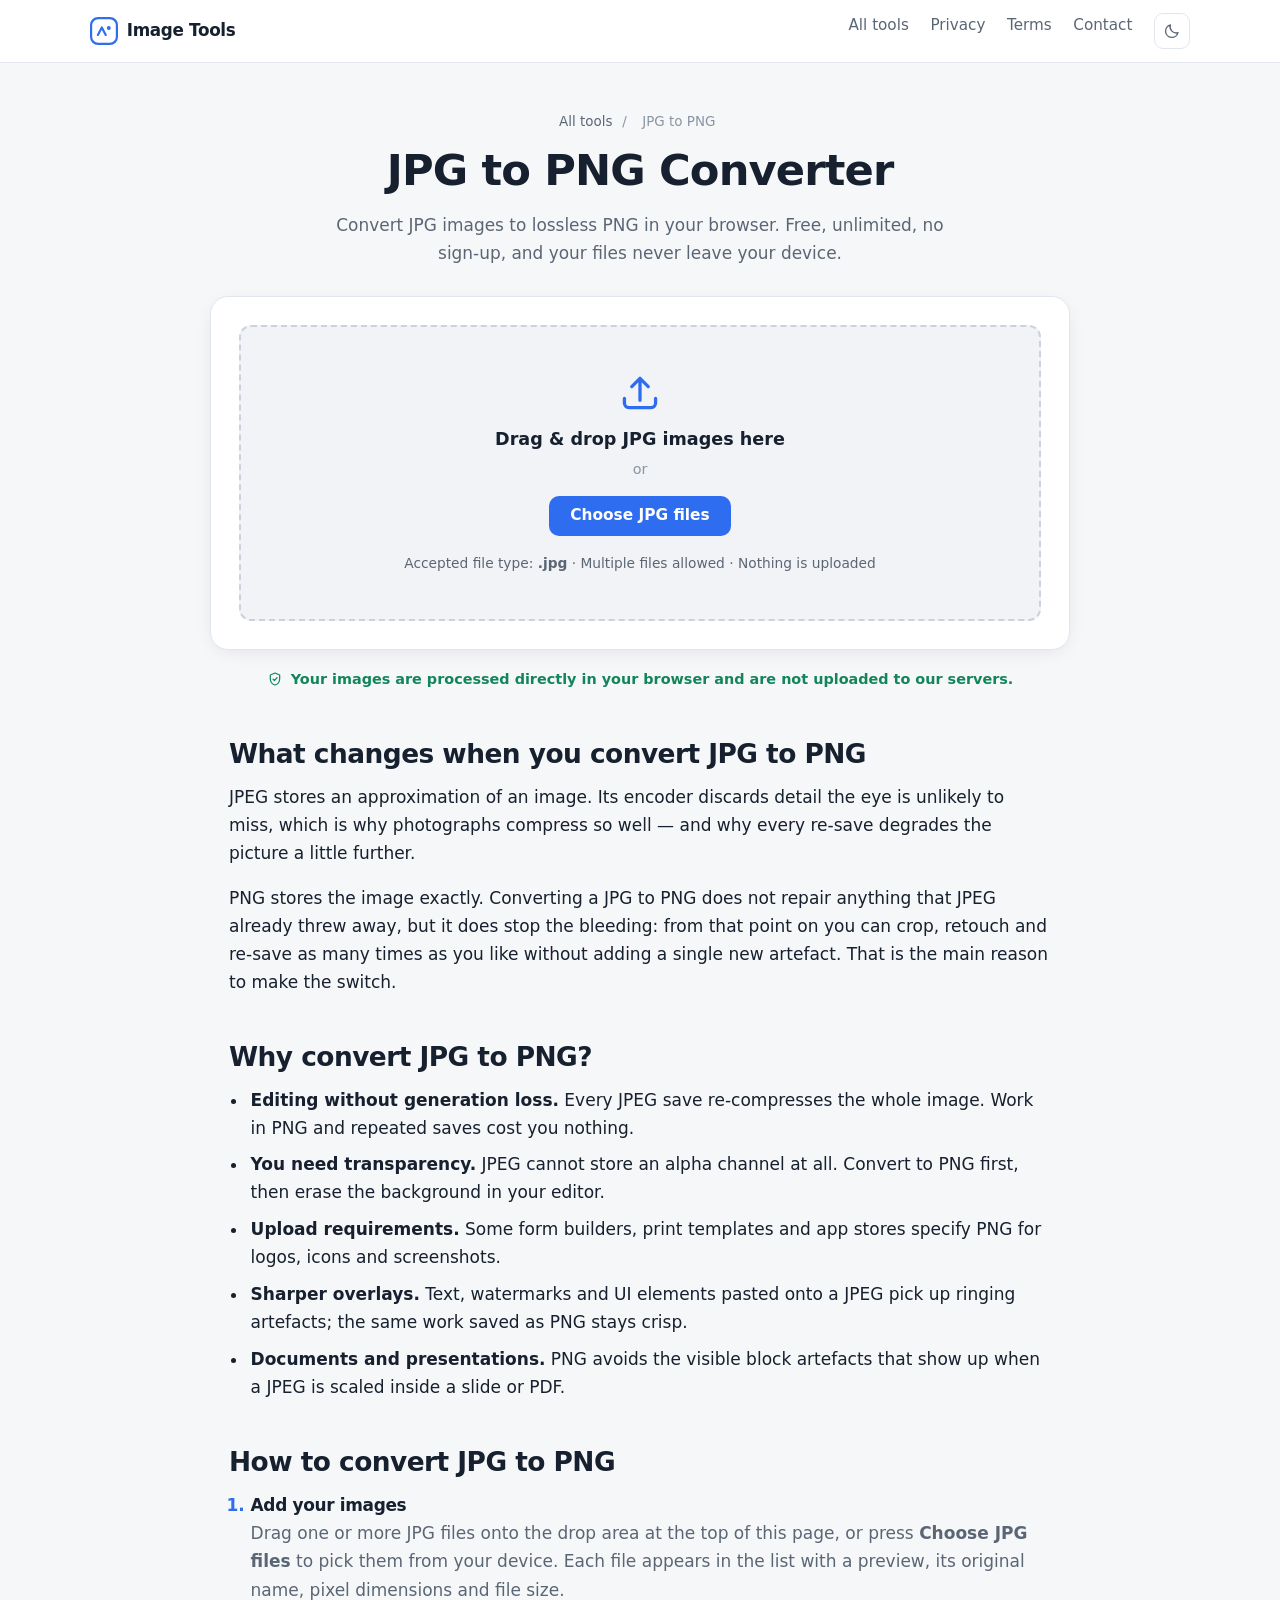
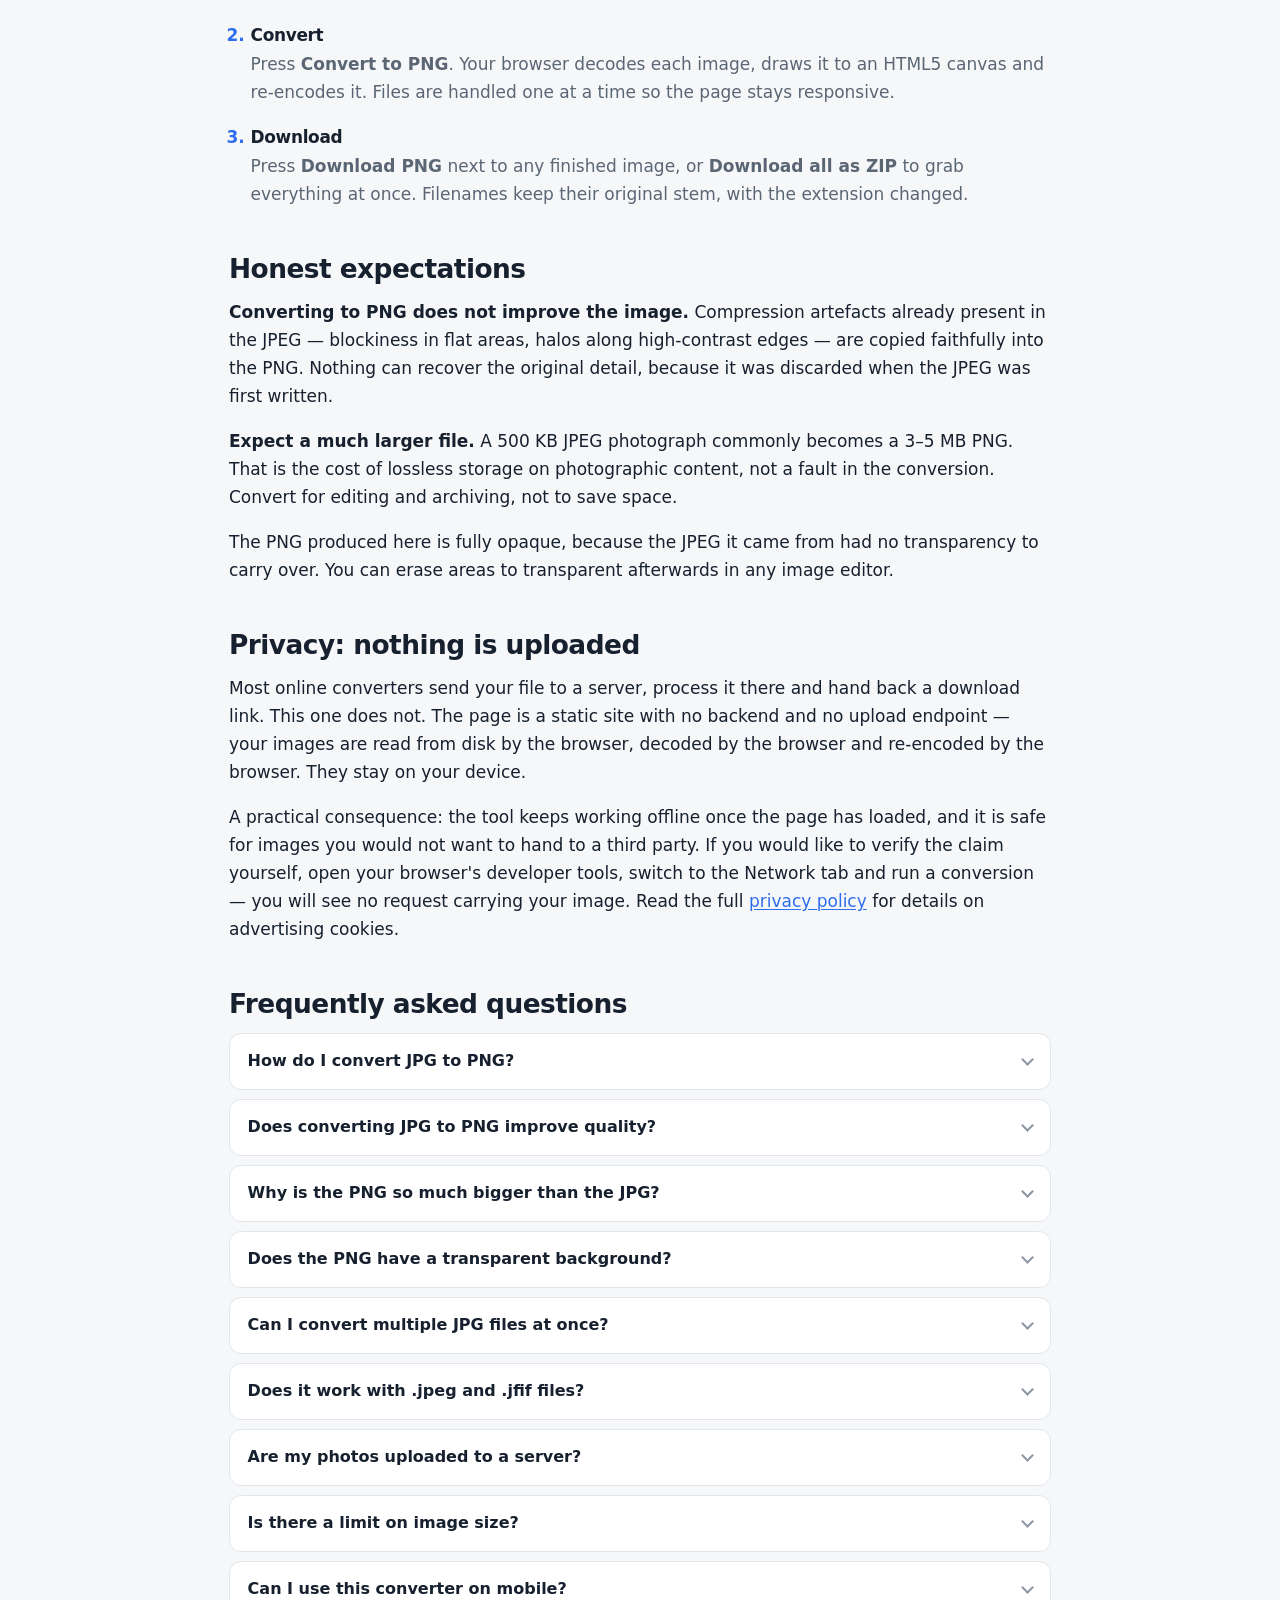
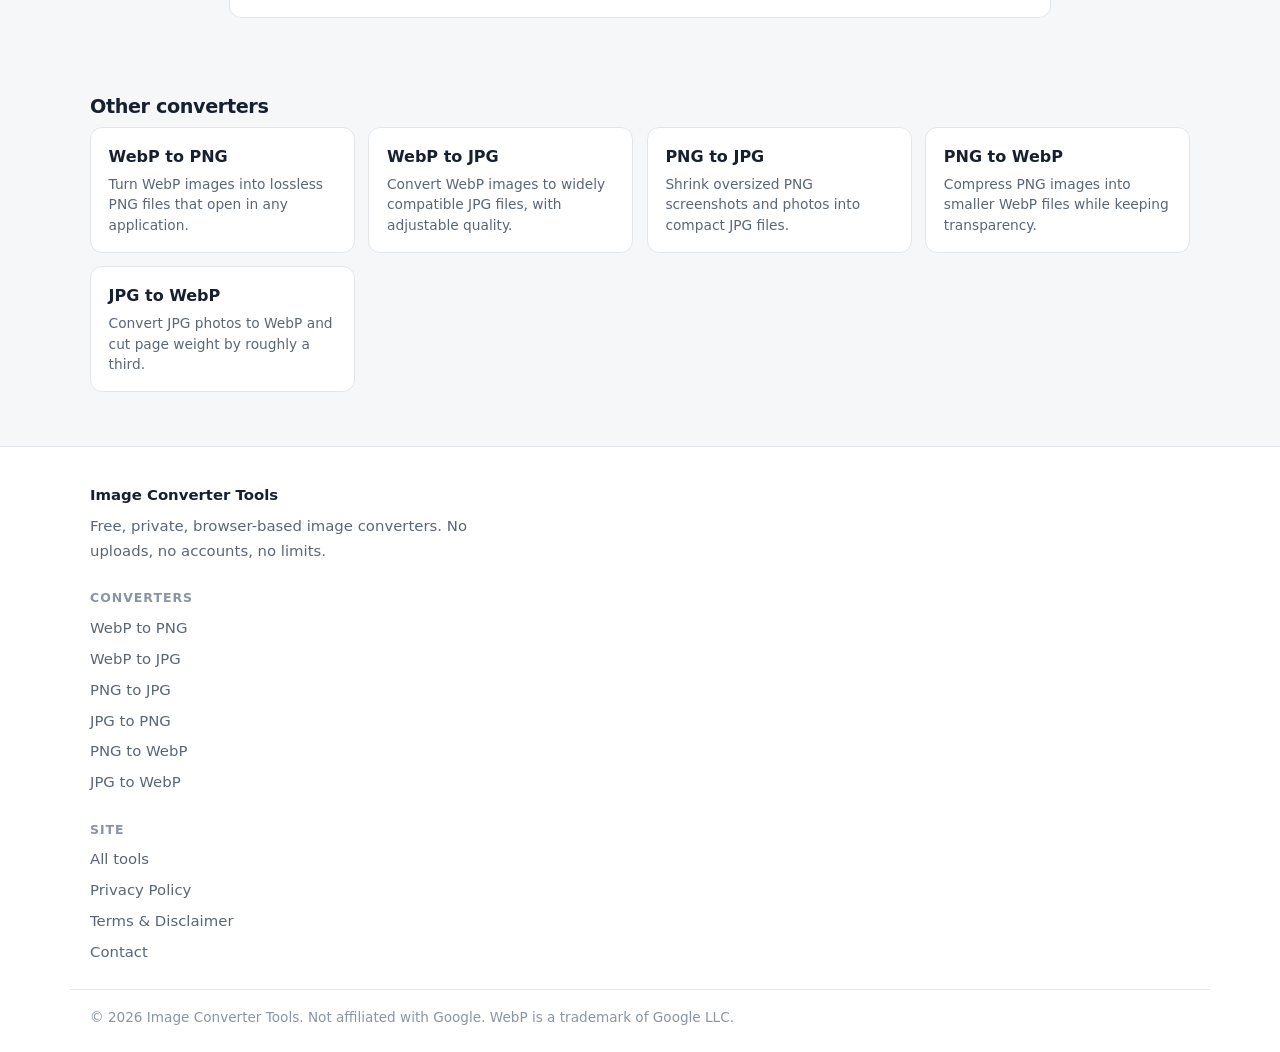
==== commit 8dd4d1a5: "Hide ad slots until real units exist; unify nav; obfuscate email Three pre-AdSense fixes.  Ad slots " ====
--- a/jpg-to-png/index.html
+++ b/jpg-to-png/index.html
@@ -198,8 +198,8 @@
     </a>
     <nav class="site-nav" aria-label="Primary">
       <a href="../">All tools</a>
-      <a href="#how-to">How it works</a>
-      <a href="#faq">FAQ</a>
+      <a href="../privacy.html">Privacy</a>
+      <a href="../terms.html">Terms</a>
       <a href="../contact.html">Contact</a>
       <button type="button" class="theme-toggle" id="theme-toggle" aria-label="Switch colour theme"><svg class="icon-sun" width="18" height="18" viewBox="0 0 24 24" aria-hidden="true" focusable="false"><circle cx="12" cy="12" r="4.2" fill="none" stroke="currentColor" stroke-width="1.8"/><path d="M12 2.5v2.2M12 19.3v2.2M2.5 12h2.2M19.3 12h2.2M5.2 5.2l1.6 1.6M17.2 17.2l1.6 1.6M18.8 5.2l-1.6 1.6M6.8 17.2l-1.6 1.6" stroke="currentColor" stroke-width="1.8" stroke-linecap="round"/></svg><svg class="icon-moon" width="18" height="18" viewBox="0 0 24 24" aria-hidden="true" focusable="false"><path d="M20 14.2A8.2 8.2 0 0 1 9.8 4a8.4 8.4 0 1 0 10.2 10.2z" fill="none" stroke="currentColor" stroke-width="1.8" stroke-linejoin="round"/></svg></button>
     </nav>
@@ -268,17 +268,19 @@
     </div>
   </section>
 
-  <!-- =========================================================================
-       AD SLOT 1 (leaderboard) - replace the placeholder div with your AdSense unit:
-         <ins class="adsbygoogle" style="display:block"
-              data-ad-client="ca-pub-XXXXXXXXXXXXXXXX" data-ad-slot="XXXXXXXXXX"
-              data-ad-format="auto" data-full-width-responsive="true"></ins>
-         <script>(adsbygoogle = window.adsbygoogle || []).push({});</script>
-       Keep the <aside> wrapper: it reserves height so the page cannot shift.
-       ========================================================================= -->
+  <!-- AD SLOT 1 (leaderboard)
+       To activate: fill in the two IDs below, then remove this opening comment
+       marker and the closing one after the </aside>. Keep the <aside> wrapper —
+       it reserves the slot's height so a late-loading ad cannot shift the page.
+
   <aside class="ad-slot ad-slot--leaderboard wrap" aria-label="Advertisement">
-    <div class="ad-container">AD SLOT PLACEHOLDER</div>
+    <ins class="adsbygoogle" style="display:block"
+         data-ad-client="ca-pub-XXXXXXXXXXXXXXXX" data-ad-slot="XXXXXXXXXX"
+         data-ad-format="auto" data-full-width-responsive="true"></ins>
+    <script>(adsbygoogle = window.adsbygoogle || []).push({});</script>
   </aside>
+
+  -->
 
   <div class="wrap content-grid">
     <div class="content-main">
@@ -318,17 +320,19 @@
         </ol>
       </section>
 
-  <!-- =========================================================================
-       AD SLOT 2 (incontent) - replace the placeholder div with your AdSense unit:
-         <ins class="adsbygoogle" style="display:block"
-              data-ad-client="ca-pub-XXXXXXXXXXXXXXXX" data-ad-slot="XXXXXXXXXX"
-              data-ad-format="auto" data-full-width-responsive="true"></ins>
-         <script>(adsbygoogle = window.adsbygoogle || []).push({});</script>
-       Keep the <aside> wrapper: it reserves height so the page cannot shift.
-       ========================================================================= -->
+  <!-- AD SLOT 2 (incontent)
+       To activate: fill in the two IDs below, then remove this opening comment
+       marker and the closing one after the </aside>. Keep the <aside> wrapper —
+       it reserves the slot's height so a late-loading ad cannot shift the page.
+
   <aside class="ad-slot ad-slot--incontent" aria-label="Advertisement">
-    <div class="ad-container">AD SLOT PLACEHOLDER</div>
+    <ins class="adsbygoogle" style="display:block"
+         data-ad-client="ca-pub-XXXXXXXXXXXXXXXX" data-ad-slot="XXXXXXXXXX"
+         data-ad-format="auto" data-full-width-responsive="true"></ins>
+    <script>(adsbygoogle = window.adsbygoogle || []).push({});</script>
   </aside>
+
+  -->
 
       <!-- id is "image-quality", not "quality": the quality slider owns that id. -->
       <section class="section" id="image-quality" aria-labelledby="image-quality-h">
@@ -399,17 +403,19 @@
 
     </div>
 
-  <!-- =========================================================================
-       AD SLOT 3 (rail) - replace the placeholder div with your AdSense unit:
-         <ins class="adsbygoogle" style="display:block"
-              data-ad-client="ca-pub-XXXXXXXXXXXXXXXX" data-ad-slot="XXXXXXXXXX"
-              data-ad-format="auto" data-full-width-responsive="true"></ins>
-         <script>(adsbygoogle = window.adsbygoogle || []).push({});</script>
-       Keep the <aside> wrapper: it reserves height so the page cannot shift.
-       ========================================================================= -->
-    <aside class="ad-slot ad-slot--rail" aria-label="Advertisement">
-      <div class="ad-container">AD SLOT PLACEHOLDER</div>
+  <!-- AD SLOT 3 (rail)
+       To activate: fill in the two IDs below, then remove this opening comment
+       marker and the closing one after the </aside>. Keep the <aside> wrapper —
+       it reserves the slot's height so a late-loading ad cannot shift the page.
+
+  <aside class="ad-slot ad-slot--rail" aria-label="Advertisement">
+    <ins class="adsbygoogle" style="display:block"
+         data-ad-client="ca-pub-XXXXXXXXXXXXXXXX" data-ad-slot="XXXXXXXXXX"
+         data-ad-format="auto" data-full-width-responsive="true"></ins>
+    <script>(adsbygoogle = window.adsbygoogle || []).push({});</script>
   </aside>
+
+  -->
   </div>
 
   <section class="wrap related" aria-labelledby="related-h">
@@ -438,17 +444,19 @@
       </ul>
   </section>
 
-  <!-- =========================================================================
-       AD SLOT 4 (leaderboard) - replace the placeholder div with your AdSense unit:
-         <ins class="adsbygoogle" style="display:block"
-              data-ad-client="ca-pub-XXXXXXXXXXXXXXXX" data-ad-slot="XXXXXXXXXX"
-              data-ad-format="auto" data-full-width-responsive="true"></ins>
-         <script>(adsbygoogle = window.adsbygoogle || []).push({});</script>
-       Keep the <aside> wrapper: it reserves height so the page cannot shift.
-       ========================================================================= -->
+  <!-- AD SLOT 4 (leaderboard)
+       To activate: fill in the two IDs below, then remove this opening comment
+       marker and the closing one after the </aside>. Keep the <aside> wrapper —
+       it reserves the slot's height so a late-loading ad cannot shift the page.
+
   <aside class="ad-slot ad-slot--leaderboard wrap" aria-label="Advertisement">
-    <div class="ad-container">AD SLOT PLACEHOLDER</div>
+    <ins class="adsbygoogle" style="display:block"
+         data-ad-client="ca-pub-XXXXXXXXXXXXXXXX" data-ad-slot="XXXXXXXXXX"
+         data-ad-format="auto" data-full-width-responsive="true"></ins>
+    <script>(adsbygoogle = window.adsbygoogle || []).push({});</script>
   </aside>
+
+  -->
 
 </main>
 
--- a/assets/css/styles.css
+++ b/assets/css/styles.css
@@ -417,9 +417,8 @@
   .ad-slot--leaderboard .ad-container { min-height: 90px; max-width: 970px; margin-inline: auto; }
 }
 
-/* Desktop-only sidebar rail. */
-.ad-rail { display: none; }
-.ad-slot--rail { position: sticky; top: 1.5rem; margin-block: 0; }
+/* Desktop-only sidebar rail. Hidden until there is room for it. */
+.ad-slot--rail { display: none; }
 
 /* Keep mobile ad density low: drop the in-content rectangle on small screens. */
 @media (max-width: 599px) {
@@ -481,6 +480,15 @@
 }
 
 @media (min-width: 1080px) {
-  .content-grid { grid-template-columns: minmax(0, 1fr) 300px; }
-  .ad-rail { display: block; padding-top: 1.4rem; }
-}
+  /* The second column only exists when a rail ad is actually present. While the
+     slot is commented out, the article gets the full width and centres itself
+     instead of leaving a dead 300px gutter. Uncommenting the ad restores the
+     two-column layout with no other change. */
+  .content-grid:has(.ad-slot--rail) { grid-template-columns: minmax(0, 1fr) 300px; }
+  .content-grid:not(:has(.ad-slot--rail)) .content-main { margin-inline: auto; }
+  .ad-slot--rail {
+    display: block;
+    position: sticky; top: 1.5rem;
+    margin-block: 0; padding-top: 1.4rem;
+  }
+}
